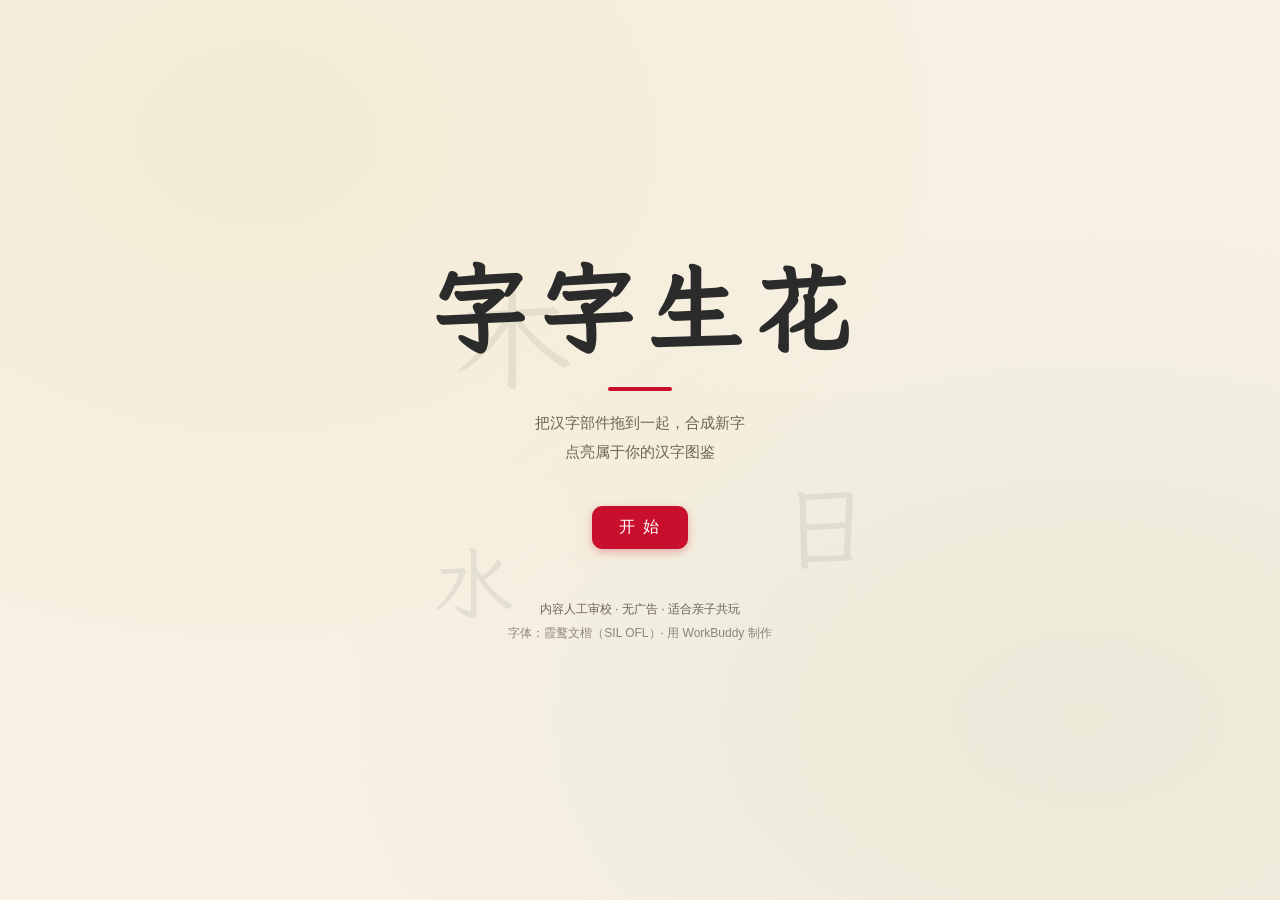
==== index.html @ 54303051 "「目」由部件改为合成字：二 + 口（101 → 102） - 目的选择：日+一是「旦」的现有配方，再挂「目」会变成同件双解；   口当眼眶、二当两道眼珠，构形解释更硬，也给新字「二」第二个用途 - 归" ====
<!DOCTYPE html>
<html lang="zh-CN">
<head>
<meta charset="UTF-8">
<!-- viewport-fit=cover 必须加：否则 iOS 上 env(safe-area-inset-*) 恒为 0，安全区适配失效 -->
<meta name="viewport" content="width=device-width, initial-scale=1.0, maximum-scale=1.0, user-scalable=no, viewport-fit=cover">
<meta name="format-detection" content="telephone=no">
<title>字字生花 · 汉字部件合成小游戏</title>
<meta name="description" content="把汉字部件拖到一起，合成新字，点亮属于你的汉字图鉴。">
<link rel="stylesheet" href="style.css">
</head>
<body>

<!-- ==================== ① 封面 ==================== -->
<div class="screen" id="screen-cover">
  <div class="cover-inner">
    <div class="cover-deco" aria-hidden="true">木</div>
    <div class="cover-deco cover-deco2" aria-hidden="true">日</div>
    <div class="cover-deco cover-deco3" aria-hidden="true">水</div>
    <h1 class="cover-title">字字生花</h1>
    <p class="cover-sub">把汉字部件拖到一起，合成新字<br>点亮属于你的汉字图鉴</p>
    <div class="cover-btns">
      <button class="btn btn-primary" id="btn-start">开 始</button>
      <button class="btn btn-ghost hidden" id="btn-continue">继 续</button>
    </div>
    <p class="cover-foot">内容人工审校 · 无广告 · 适合亲子共玩<br>
      <span class="cover-copy">字体：霞鹜文楷（SIL OFL）· 用 WorkBuddy 制作</span></p>
  </div>
</div>

<!-- ==================== ② 游戏主界面 ==================== -->
<div class="screen hidden" id="screen-game">
  <!-- 顶栏 -->
  <header class="topbar">
    <button class="topbar-back" id="btn-home" title="回到封面">字字生花</button>
    <div class="topbar-progress" id="progress-wrap" title="图鉴进度">
      <span class="progress-label">图鉴 <b id="progress-num">0</b>/<b id="progress-total">102</b></span>
      <div class="progress-bar"><i id="progress-fill"></i></div>
    </div>
    <button class="topbar-chip" id="btn-codex" title="汉字图鉴">📖<b id="codex-badge-num">0</b>/<span id="codex-badge-total">102</span></button>
    <button class="topbar-chip" id="btn-achv" title="成就">🏆<b id="achv-num">0</b>/<span class="achv-total">8</span></button>
    <button class="topbar-chip" id="btn-hint" title="提示">💡</button>
    <button class="topbar-chip" id="btn-settings" title="设置">⚙️</button>
  </header>

  <div class="layout">
    <!-- 库存 -->
    <aside class="inventory" id="inventory">
      <div class="inv-group" data-group="parts">
        <div class="inv-head">▾ 部件</div>
        <div class="inv-items" id="inv-parts"></div>
      </div>
      <!-- 各主线分组由 ui.js 动态生成 -->
    </aside>

    <!-- 分栏调节条：拖动改库存宽度（双击恢复默认） -->
    <div class="rz" id="rz-inv" role="separator" tabindex="0" aria-orientation="vertical"
         aria-label="拖动调节库存区宽度" aria-valuenow="240" title="拖动调节宽度 · 双击恢复默认"></div>

    <!-- 合成画布 -->
    <main class="board-wrap">
      <div class="board" id="board" aria-label="合成画布"></div>
      <div class="board-tools">
        <button class="btn btn-ghost btn-sm" id="btn-tidy">整理画布</button>
        <button class="btn btn-ghost btn-sm" id="btn-clear">清空画布</button>
        <span class="board-tools-tip">拖回左侧库存或右键字块即可收回</span>
      </div>
      <div class="storage-warn hidden" id="storage-warn">本次进度不会保存（浏览器禁用了存储）</div>
    </main>

    <!-- 分栏调节条：拖动改字源卡宽度（双击恢复默认） -->
    <div class="rz" id="rz-card" role="separator" tabindex="0" aria-orientation="vertical"
         aria-label="拖动调节字源卡区宽度" aria-valuenow="320" title="拖动调节宽度 · 双击恢复默认"></div>

    <!-- 字源卡 -->
    <aside class="cardcol" id="cardcol">
      <div class="cardcol-tip">点击字块查看字源卡<br>右键卡片可关闭</div>
    </aside>
  </div>
</div>

<!-- ==================== ③ 图鉴 ==================== -->
<div class="screen hidden" id="screen-codex">
  <header class="topbar">
    <button class="topbar-back" id="btn-codex-back">← 返回</button>
    <div class="topbar-title">汉字图鉴</div>
    <div class="topbar-progress"><span class="progress-label"><b id="codex-num">0</b>/<b id="codex-total">102</b></span></div>
  </header>
  <div class="codex-tabs">
    <button class="codex-tab active" id="tab-wall">格子墙</button>
    <button class="codex-tab" id="tab-tree">字族树</button>
  </div>
  <div class="codex-body" id="codex-body">
    <!-- 由 ui.js 生成：按主线分组的字格墙 -->
  </div>
  <div class="codex-body hidden" id="codex-tree">
    <!-- 由 ui.js 生成：六棵字族树 -->
  </div>
</div>

<!-- ==================== ④ 成就 ==================== -->
<div class="screen hidden" id="screen-achv">
  <header class="topbar">
    <button class="topbar-back" id="btn-achv-back">← 返回</button>
    <div class="topbar-title">成就 · <b id="achv-num2">0</b>/<span class="achv-total">8</span></div>
    <div></div>
  </header>
  <div class="achv-body" id="achv-body"></div>
</div>

<!-- ==================== ⑤ 设置 ==================== -->
<div class="screen hidden" id="screen-settings">
  <header class="topbar">
    <button class="topbar-back" id="btn-settings-back">← 返回</button>
    <div class="topbar-title">设置</div>
    <div></div>
  </header>
  <div class="settings-body">
    <label class="setting-row">
      <span>🔔 音效</span>
      <input type="checkbox" id="set-sound" checked>
    </label>
    <label class="setting-row">
      <span>✏️ 笔顺动画（联网时可用）</span>
      <input type="checkbox" id="set-stroke" checked>
    </label>
    <div class="setting-row">
      <span>🎬 重看新手引导</span>
      <button class="btn btn-ghost btn-sm" id="btn-replay-guide">播放</button>
    </div>
    <div class="setting-row">
      <span>💾 存档码（换设备时用）</span>
      <div class="savecode-btns">
        <button class="btn btn-ghost btn-sm" id="btn-export-save">导出</button>
        <button class="btn btn-ghost btn-sm" id="btn-import-save">导入</button>
      </div>
    </div>
    <div class="setting-row setting-danger">
      <span>↺ 重置全部进度</span>
      <button class="btn btn-danger btn-sm" id="btn-reset">重置</button>
    </div>
    <div class="settings-about-link">
      <button class="btn btn-ghost btn-sm" id="btn-about">关于本游戏</button>
    </div>
  </div>
</div>

<!-- ==================== 关于 ==================== -->
<div class="screen hidden" id="screen-about">
  <header class="topbar">
    <button class="topbar-back" id="btn-about-back">← 返回</button>
    <div class="topbar-title">关于</div>
    <div></div>
  </header>
  <div class="about-body">
    <h2>字字生花</h2>
    <p>一款汉字部件合成小游戏。拖动部件合成新字，每个字都附有经过人工审校的字源解释，适合小学生识字和亲子共玩。</p>
    <h3>内容来源</h3>
    <p>字义解释参考《说文解字》及现代语文教学通行讲法；「趣解」为想象性表述，已在卡片上单独标注。</p>
    <h3>把两个字拖到一起，看看能合成什么。</h3>
    <p class="about-copy">字体：霞鹜文楷（SIL OFL 开源许可）<br>用 WorkBuddy 制作 · 1024 造物挑战 · <span id="about-version">v1.0</span></p>
  </div>
</div>

<!-- ==================== 字源卡（移动端抽屉） ==================== -->
<div class="drawer-mask hidden" id="drawer-mask"></div>
<div class="card-drawer hidden" id="card-drawer">
  <div class="drawer-bar"></div>
  <div class="card-drawer-inner" id="card-drawer-inner"></div>
</div>

<!-- ==================== 选择面板（多结果） ==================== -->
<div class="modal-mask hidden" id="choose-mask">
  <div class="choose-panel" id="choose-panel">
    <div class="choose-title">同样的部件，摆的位置不一样，字也不一样</div>
    <div class="choose-items" id="choose-items"></div>
    <div class="choose-hint" id="choose-hint"></div>
    <div style="text-align:center;margin-top:10px">
      <button class="btn btn-ghost btn-sm" id="btn-choose-cancel">先不合</button>
    </div>
  </div>
</div>

<!-- ==================== 通关庆祝 ==================== -->
<div class="modal-mask hidden" id="ending-mask">
  <div class="ending" id="ending-box">
    <div class="ending-flower" id="ending-flower" aria-hidden="true"></div>
    <h2 class="ending-title" id="ending-title">三生万物</h2>
    <p class="ending-sub" id="ending-sub"></p>
    <div class="ending-stats" id="ending-stats"></div>
    <div class="ending-btns">
      <button class="btn btn-primary" id="btn-ending-scorecard">保存成绩卡</button>
      <button class="btn btn-ghost" id="btn-ending-continue">继续收集</button>
    </div>
  </div>
</div>

<!-- ==================== 成绩卡 ==================== -->
<div class="modal-mask hidden" id="scorecard-mask">
  <div class="scorecard-box">
    <div class="scorecard-title">成绩卡 · 长按图片可保存</div>
    <!-- canvas 只负责绘制，展示交给 img：iOS Safari / 微信内置浏览器长按 canvas 不会弹出存储菜单 -->
    <canvas id="scorecard-canvas" class="hidden"></canvas>
    <img id="scorecard-img" class="hidden" alt="字字生花成绩卡" />
    <div class="ending-btns">
      <button class="btn btn-ghost" id="btn-scorecard-dl">下载图片</button>
      <button class="btn btn-primary" id="btn-scorecard-close">关闭</button>
    </div>
  </div>
</div>

<!-- ==================== 新手引导 ==================== -->
<div class="guide-mask hidden" id="guide-mask">
  <div class="guide-hand" id="guide-hand" aria-hidden="true">👆</div>
  <div class="guide-bubble" id="guide-bubble"></div>
  <button class="btn btn-ghost btn-sm guide-skip" id="guide-skip">跳过引导</button>
</div>

<!-- ==================== Toast ==================== -->
<div class="toast" id="toast"></div>

<!-- JS 按依赖顺序加载 -->
<script src="data.js"></script>
<script src="state.js"></script>
<script src="engine.js"></script>
<script src="fx.js"></script>
<script src="board.js"></script>
<script src="ui.js"></script>
<script src="share.js"></script>
<script src="resizer.js"></script>
<script src="main.js"></script>
</body>
</html>
---- style.css ----
/* ============================================================
 * 字字生花 · style.css
 * 视觉基调：新中式 · 宣纸质感
 * 主色：宣纸米 #F7F1E3 / 墨黑 #2B2B2B / 朱砂红 #C8102E
 * ============================================================ */

/* ============================================================
 * 字体：霞鹜文楷 LXGW WenKai（SIL Open Font License 1.1）
 * 只子集化游戏实际用到的 110 个汉字，约 21KB（原字体 20MB+）。
 * 加载失败时靠 --font-kai 字体栈回退到系统楷体，功能不受影响。
 * 重建：python tools/build_font_subset.py
 * ============================================================ */
@font-face {
  font-family: "LXGW WenKai";
  src: url("fonts/LXGWWenKai-Subset.woff2") format("woff2");
  font-weight: 400;
  font-style: normal;
  font-display: swap;
}

:root {
  --paper: #F7F1E3;
  --paper-deep: #EFE6CF;
  --ink: #2B2B2B;
  --ink-soft: #6b6455;
  --cinnabar: #C8102E;
  --gold: #C9A227;
  --line-caomu: #5B8C5A;
  --line-riyue: #C9A227;
  --line-renwu: #8D6E63;
  --line-shuihuo: #4A7FA5;
  --line-pinwu: #7E57C2;
  --block: 64px;
  /* 三栏分宽度：由 resizer.js 拖动改写 --inv-w / --card-w，画布取 1fr 自适应 */
  --inv-w: 240px;
  --card-w: 320px;
  --rz-w: 6px;
  --radius: 12px;
  --shadow: 0 2px 6px rgba(43, 43, 43, .12);
  --font-kai: "LXGW WenKai", "LXGW WenKai Lite", "Kaiti SC", "STKaiti", KaiTi, "楷体", serif;
  --font-ui: -apple-system, "PingFang SC", "Microsoft YaHei", sans-serif;
}

* { margin: 0; padding: 0; box-sizing: border-box; }

html, body {
  height: 100%;
  overflow: hidden;
  overscroll-behavior: contain;
  font-family: var(--font-ui);
  color: var(--ink);
  background: var(--paper);
  -webkit-tap-highlight-color: transparent;
  -webkit-font-smoothing: antialiased;
}

.hidden { display: none !important; }

button { font-family: inherit; cursor: pointer; }

/* ---------- 通用按钮 ---------- */
.btn {
  border: 1.5px solid var(--ink);
  background: var(--paper);
  color: var(--ink);
  border-radius: 10px;
  padding: 10px 26px;
  font-size: 16px;
  letter-spacing: 2px;
  transition: transform .12s, box-shadow .12s;
}
.btn:active { transform: scale(.96); }
.btn-primary {
  background: var(--cinnabar);
  border-color: var(--cinnabar);
  color: #fff;
  box-shadow: 0 3px 10px rgba(200, 16, 46, .3);
}
.btn-ghost { background: transparent; }
.btn-danger { border-color: var(--cinnabar); color: var(--cinnabar); }
.btn-sm { padding: 6px 14px; font-size: 13px; letter-spacing: 1px; }

/* ============================================================
 * 屏幕（单页状态切换）
 * ============================================================ */
.screen {
  position: fixed;
  inset: 0;
  /* iOS Safari 地址栏收缩时 100vh 会偏大，底部库存条被吃掉 → 用 JS 维护的 --vh 覆盖高度。
   * var(--vh, 1vh) 的回退保证 main.js 未执行时仍是 100vh。 */
  height: calc(var(--vh, 1vh) * 100);
  display: flex;
  flex-direction: column;
  background: var(--paper);
}

/* ============================================================
 * ① 封面
 * ============================================================ */
#screen-cover {
  align-items: center;
  justify-content: center;
  background:
    radial-gradient(ellipse at 20% 15%, rgba(201, 162, 39, .08), transparent 50%),
    radial-gradient(ellipse at 85% 80%, rgba(91, 140, 90, .08), transparent 50%),
    var(--paper);
}
.cover-inner { text-align: center; position: relative; z-index: 2; padding: 24px; }
.cover-deco {
  position: absolute;
  font-family: var(--font-kai);
  color: rgba(43, 43, 43, .08);
  font-size: 120px;
  user-select: none;
  pointer-events: none;
  animation: floaty 7s ease-in-out infinite;
}
.cover-deco  { top: 8%; left: 12%; }
.cover-deco2 { top: 55%; left: 78%; animation-delay: 1.6s; font-size: 96px; }
.cover-deco3 { top: 70%; left: 8%;  animation-delay: 3.2s; font-size: 80px; }
@keyframes floaty {
  0%, 100% { transform: translateY(0) rotate(-3deg); }
  50% { transform: translateY(-14px) rotate(3deg); }
}
.cover-title {
  font-family: var(--font-kai);
  font-size: clamp(56px, 12vw, 96px);
  letter-spacing: 12px;
  margin-bottom: 18px;
  text-indent: 12px; /* 抵消最后一字的 letter-spacing */
}
.cover-title::after {
  content: "";
  display: block;
  width: 64px;
  height: 4px;
  background: var(--cinnabar);
  margin: 18px auto 0;
  border-radius: 2px;
}
.cover-sub {
  color: var(--ink-soft);
  font-size: 15px;
  line-height: 1.9;
  margin-bottom: 40px;
}
.cover-btns { display: flex; gap: 16px; justify-content: center; margin-bottom: 48px; }
.cover-foot { font-size: 12px; color: var(--ink-soft); line-height: 2; }
.cover-copy { opacity: .75; }

/* ============================================================
 * ② 游戏主界面
 * ============================================================ */
.topbar {
  height: 56px;
  flex: none;
  display: flex;
  align-items: center;
  gap: 10px;
  padding: 0 12px;
  background: var(--paper-deep);
  border-bottom: 1px solid rgba(43, 43, 43, .12);
  z-index: 20;
}
.topbar-back {
  border: none;
  background: none;
  font-family: var(--font-kai);
  font-size: 18px;
  font-weight: bold;
  color: var(--ink);
  letter-spacing: 1px;
  padding: 6px 8px 6px 0;
}
.topbar-title { font-size: 16px; letter-spacing: 1px; }
.topbar-progress { display: flex; align-items: center; gap: 8px; margin-left: auto; }
.progress-label { font-size: 12px; color: var(--ink-soft); white-space: nowrap; }
.progress-bar {
  width: 90px;
  height: 8px;
  background: rgba(43, 43, 43, .1);
  border-radius: 4px;
  overflow: hidden;
}
.progress-bar i {
  display: block;
  height: 100%;
  width: 0;
  background: linear-gradient(90deg, var(--gold), var(--cinnabar));
  border-radius: 4px;
  transition: width .5s;
}
.topbar-chip {
  border: 1px solid rgba(43, 43, 43, .25);
  background: var(--paper);
  border-radius: 8px;
  font-size: 15px;
  padding: 5px 10px;
  line-height: 1;
}
.topbar-chip b { font-size: 12px; margin-left: 2px; }
.topbar-chip.pulse { animation: pulse 1.2s ease-in-out 3; }
@keyframes pulse {
  0%, 100% { box-shadow: 0 0 0 0 rgba(201, 162, 39, 0); }
  50% { box-shadow: 0 0 0 8px rgba(201, 162, 39, .25); }
}

/* 三栏布局（两条可拖动的调节条各占一列） */
.layout {
  flex: 1;
  display: grid;
  grid-template-columns: var(--inv-w) var(--rz-w) 1fr var(--rz-w) var(--card-w);
  min-height: 0;
}

/* ---------- 分栏调节条 ---------- */
.rz {
  position: relative;
  cursor: col-resize;
  touch-action: none;
  z-index: 6;
  outline: none;
  background: transparent;
}
/* 分割线本体（原 inventory / cardcol 的边框移到这里，避免双线） */
.rz::before {
  content: "";
  position: absolute;
  top: 0;
  bottom: 0;
  left: 50%;
  width: 1px;
  transform: translateX(-50%);
  background: rgba(43, 43, 43, .12);
  transition: background .15s ease, width .15s ease;
}
/* 中间的小抓手，只在上手时出现 */
.rz::after {
  content: "";
  position: absolute;
  left: 50%;
  top: 50%;
  width: 4px;
  height: 26px;
  transform: translate(-50%, -50%);
  border-radius: 3px;
  background: rgba(43, 43, 43, .22);
  opacity: 0;
  transition: opacity .15s ease, background .15s ease;
}
.rz:hover::before,
.rz:focus-visible::before,
.rz.dragging::before {
  width: 2px;
  background: var(--gold);
}
.rz:hover::after,
.rz:focus-visible::after,
.rz.dragging::after {
  opacity: 1;
  background: var(--gold);
}
.rz:focus-visible { box-shadow: inset 0 0 0 2px rgba(201, 162, 39, .35); }
/* 拖动期间光标全程保持 col-resize（鼠标移出调节条也不会跳回 grab） */
body.rz-dragging,
body.rz-dragging * { cursor: col-resize !important; }
body.rz-dragging { user-select: none; }

/* ---------- 库存 ---------- */
.inventory {
  border-right: none;   /* 分割线由 .rz 提供 */
  overflow-y: auto;
  padding: 10px;
  -webkit-overflow-scrolling: touch;
}
.inv-group { margin-bottom: 14px; }
.inv-head {
  font-size: 13px;
  color: var(--ink-soft);
  letter-spacing: 1px;
  margin-bottom: 8px;
  display: flex;
  align-items: center;
  gap: 4px;
}
.inv-head .dot { width: 8px; height: 8px; border-radius: 50%; flex: none; }
.inv-head.locked { opacity: .5; }
.inv-items { display: flex; flex-wrap: wrap; gap: 8px; }
.inv-more {
  width: var(--block);
  height: var(--block);
  border-radius: var(--radius);
  border: 1.5px dashed rgba(43, 43, 43, .25);
  display: flex;
  align-items: center;
  justify-content: center;
  color: var(--ink-soft);
  font-size: 12px;
  background: rgba(255, 255, 255, .3);
}

/* ---------- 字块 ---------- */
.tile {
  position: absolute;
  width: var(--block);
  height: var(--block);
  border-radius: var(--radius);
  background: #fffdf6;
  border: 1.5px solid rgba(43, 43, 43, .55);
  box-shadow: var(--shadow);
  font-family: var(--font-kai);
  font-size: 40px;
  line-height: calc(var(--block) - 3px);
  text-align: center;
  color: var(--ink);
  user-select: none;
  -webkit-user-select: none;
  -webkit-touch-callout: none;
  touch-action: none;
  cursor: grab;
  z-index: 5;
}
.tile.locked-ui { cursor: default; }
.tile .badge-new {
  position: absolute;
  top: -10px;
  right: -8px;
  background: var(--cinnabar);
  color: #fff;
  font-size: 10px;
  padding: 2px 6px;
  border-radius: 8px 8px 8px 0;
  font-family: var(--font-ui);
  letter-spacing: 1px;
  pointer-events: none;
}
.tile.rare {
  border-color: var(--gold);
  border-width: 2px;
  box-shadow: 0 0 10px rgba(201, 162, 39, .45), var(--shadow);
}
.tile.merged-flash { animation: mergepop .5s; }
@keyframes mergepop {
  0% { transform: scale(1.6); filter: brightness(1.3); }
  100% { transform: scale(1); }
}
.tile.drop-hint {
  transform: scale(1.1);
  box-shadow: 0 0 0 3px var(--gold), 0 0 16px rgba(201, 162, 39, .5);
}
.tile.dragging {
  cursor: grabbing;
  z-index: 50;
  box-shadow: 0 8px 20px rgba(43, 43, 43, .25);
  transform: scale(1.06);
}
.tile.hint-glow { animation: hintglow 1s ease-in-out 3; }
@keyframes hintglow {
  0%, 100% { box-shadow: var(--shadow); }
  50% { box-shadow: 0 0 0 4px rgba(200, 16, 46, .55), var(--shadow); }
}

/* 库存里的字块（静态、非绝对定位） */
.inv-items .tile {
  position: relative;
  display: inline-block;
  font-size: 34px;
  line-height: calc(var(--block) - 3px);
}

/* ---------- 画布 ---------- */
.board-wrap {
  position: relative;
  min-width: 0;
  min-height: 0;
  display: flex;
  flex-direction: column;
}
.board {
  position: relative;
  flex: 1;
  min-height: 0;
  overflow: hidden;
  touch-action: none;
  background-image: url("data:image/svg+xml,%3Csvg xmlns='http://www.w3.org/2000/svg' width='104' height='104' viewBox='0 0 104 104'%3E%3Cpath d='M0 52H104M52 0V104M0 0L104 104M104 0L0 104' stroke='%23e3d8bd' stroke-width='0.75' fill='none' opacity='0.5'/%3E%3C/svg%3E");
}
.board-tools {
  position: absolute;
  bottom: 12px;
  right: 12px;
  display: flex;
  align-items: center;
  gap: 8px;
}
.board-tools-tip {
  font-size: 11px;
  color: var(--ink-soft);
  opacity: .75;
  white-space: nowrap;
}
@media (max-width: 1180px) { .board-tools-tip { display: none; } }

/* 拖到库存上方时的「回收」提示 */
.recycle-tip {
  display: none;
  margin: 0 0 10px;
  padding: 6px 10px;
  font-size: 12px;
  text-align: center;
  color: #fff;
  background: var(--cinnabar);
  border-radius: 8px;
}
.inventory.recycle-hot { background: rgba(200, 16, 46, .05); }
.inventory.recycle-hot .recycle-tip { display: block; }
.board-tools .btn { background: rgba(247, 241, 227, .9); backdrop-filter: blur(2px); }
.board-tools .btn.needs-tidy { animation: pulse 1.2s ease-in-out infinite; border-color: var(--gold); }
.storage-warn {
  position: absolute;
  top: 0;
  left: 0;
  right: 0;
  background: var(--gold);
  color: #fff;
  font-size: 12px;
  text-align: center;
  padding: 4px;
  z-index: 10;
}

/* ---------- 字源卡（桌面右栏） ---------- */
.cardcol {
  border-left: none;   /* 分割线由 .rz 提供 */
  overflow-y: auto;
  padding: 14px;
  -webkit-overflow-scrolling: touch;
}
.cardcol-tip { color: var(--ink-soft); font-size: 13px; text-align: center; margin-top: 30px; }

/* 字源卡本体 */
.char-card {
  position: relative;
  background: #fffdf6;
  border: 1px solid rgba(43, 43, 43, .2);
  border-radius: 14px;
  overflow: hidden;
  box-shadow: var(--shadow);
}
.cc-head {
  display: flex;
  align-items: center;
  gap: 14px;
  padding: 16px 34px 10px 16px;
  border-bottom: 1px dashed rgba(43, 43, 43, .2);
}
.cc-close {
  position: absolute;
  top: 8px;
  right: 8px;
  z-index: 2;
  width: 26px;
  height: 26px;
  line-height: 22px;
  padding: 0;
  border: 1px solid rgba(43, 43, 43, .18);
  border-radius: 50%;
  background: rgba(255, 255, 255, .9);
  color: var(--ink-soft);
  font-size: 17px;
  cursor: pointer;
  transition: background .15s, color .15s;
}
.cc-close:hover { background: var(--cinnabar); color: #fff; border-color: var(--cinnabar); }
.cc-char { font-family: var(--font-kai); font-size: 64px; line-height: 1; }
.cc-meta { font-size: 13px; color: var(--ink-soft); line-height: 1.9; }
.cc-meta .pinyin { font-size: 18px; color: var(--ink); font-family: Georgia, serif; }
.cc-tag {
  display: inline-block;
  font-size: 11px;
  border: 1px solid currentColor;
  border-radius: 6px;
  padding: 0 6px;
  margin-right: 4px;
}
.cc-tag.line-tag { border: none; border-radius: 4px; padding: 1px 7px; color: #fff; }
.cc-tag.rare-tag { color: var(--gold); border-color: var(--gold); }
.cc-recipe { font-size: 15px; color: var(--ink); margin: 4px 0; letter-spacing: 2px; }
.cc-sec { padding: 10px 16px; }
.cc-sec + .cc-sec { border-top: 1px dashed rgba(43, 43, 43, .15); }
.cc-sec-label { font-size: 12px; color: var(--ink-soft); margin-bottom: 4px; letter-spacing: 1px; }
.cc-origin { font-size: 14px; line-height: 1.8; }
.cc-source { font-size: 12px; color: var(--ink-soft); margin-top: 4px; }
.cc-fun { font-size: 14px; line-height: 1.8; color: #7a5c2e; }
.cc-fun::before { content: "🌸 想象"; display: block; font-size: 12px; color: #b08a4f; margin-bottom: 4px; }
.cc-words { font-size: 14px; color: var(--ink); }
.cc-note {
  margin: 10px 16px 14px;
  padding: 8px 10px;
  background: rgba(201, 162, 39, .1);
  border-left: 3px solid var(--gold);
  font-size: 12.5px;
  line-height: 1.7;
  color: var(--ink);
}
.cc-stroke-btn {
  margin: 0 16px 14px;
  width: calc(100% - 32px);
  border: 1.5px solid rgba(43, 43, 43, .3);
  background: none;
  border-radius: 8px;
  padding: 8px;
  font-size: 13px;
  color: var(--ink-soft);
}
.cc-stroke-box { margin: 0 16px 14px; }

/* ============================================================
 * ③ 图鉴
 * ============================================================ */
.codex-body, .achv-body, .settings-body, .about-body {
  flex: 1;
  overflow-y: auto;
  /* 树可能比卡片宽，横向滚动交给 .fam-scroll，别让整页出现横条 */
  overflow-x: hidden;
  padding: 16px;
  -webkit-overflow-scrolling: touch;
}
.codex-line { margin-bottom: 22px; }
.codex-line-head {
  display: flex;
  align-items: center;
  gap: 8px;
  margin-bottom: 10px;
  font-size: 14px;
}
.codex-line-head .dot { width: 10px; height: 10px; border-radius: 50%; }
.codex-line-head b { letter-spacing: 1px; }
.codex-line-head span { color: var(--ink-soft); font-size: 12px; }
.codex-grid { display: flex; flex-wrap: wrap; gap: 10px; }
.codex-cell {
  width: var(--block);
  height: var(--block);
  border-radius: var(--radius);
  display: flex;
  align-items: center;
  justify-content: center;
  font-family: var(--font-kai);
  font-size: 34px;
  background: #fffdf6;
  border: 1.5px solid rgba(43, 43, 43, .5);
  cursor: pointer;
  user-select: none;
  -webkit-touch-callout: none;
  position: relative;
}
.codex-cell.rare { border-color: var(--gold); }
.codex-cell.triple::after {
  content: "⭐";
  position: absolute;
  top: -8px;
  right: -6px;
  font-size: 13px;
}
.codex-cell.locked {
  border-style: dashed;
  border-color: rgba(43, 43, 43, .2);
  background: transparent;
  cursor: default;
  flex-direction: column;
  gap: 2px;
}

/* R2 剪影：问号 + 笔画数。
 * 演进：墨团（否）→ 字轮廓（否，泄答案）→ 终版问号。
 * 颜色比正文浅一档：未解锁态，但清晰可读。 */
.codex-cell.locked {
  border-style: dashed;
  border-color: rgba(43, 43, 43, .2);
  background: transparent;
  cursor: default;
  flex-direction: column;
  gap: 0;
  font-size: 28px;
  color: rgba(43, 43, 43, .38);
  position: relative;
}
.codex-cell.locked .stroke-count {
  display: block;
  font-family: var(--font-ui);
  font-size: 11px;
  line-height: 1.4;
  color: rgba(43, 43, 43, .55);
  user-select: none;
}

/* ============================================================
 * R4 字族树
 * ============================================================ */
.codex-tabs {
  display: flex;
  gap: 8px;
  padding: 8px 16px 0;
  flex: none;
}
.codex-tab {
  border: 1.5px solid rgba(43, 43, 43, .3);
  background: transparent;
  border-radius: 999px;
  padding: 5px 16px;
  font-size: 13px;
  letter-spacing: 1px;
  color: var(--ink-soft);
}
.codex-tab.active {
  background: var(--ink);
  color: var(--paper);
  border-color: var(--ink);
}
/* ---------- 字族树（SVG 树形） ---------- */
.fam-box {
  position: relative;
  max-width: 1180px;
  margin: 0 auto 16px;
  padding: 12px 10px 4px;
  border: 1px solid rgba(43, 43, 43, .1);
  border-radius: 18px;
  background:
    radial-gradient(circle at 50% 0%, rgba(255, 255, 255, .9), rgba(255, 255, 255, 0) 62%),
    linear-gradient(180deg, #FFFDF7 0%, #F9F3E5 100%);
  box-shadow: 0 1px 2px rgba(43, 43, 43, .04), 0 8px 22px rgba(43, 43, 43, .055);
  overflow: hidden;
}
/* 顶部一道族色光带，12 个族靠颜色分开 */
.fam-box::before {
  content: "";
  position: absolute;
  left: 16px;
  right: 16px;
  top: 0;
  height: 3px;
  border-radius: 0 0 3px 3px;
  background: linear-gradient(90deg, transparent, var(--fam-color), transparent);
  opacity: .7;
}
.fam-box.done::before { opacity: .9; }
/* 树冠投下的一点色晕，让卡片不是一张白纸 */
.fam-box::after {
  content: "";
  position: absolute;
  left: 0; right: 0; top: 0; height: 190px;
  background: radial-gradient(ellipse 60% 100% at 50% 0%, var(--fam-color), transparent 72%);
  opacity: .07;
  pointer-events: none;
}
.fam-head {
  display: flex;
  align-items: center;
  gap: 10px;
  padding: 4px 10px 2px;
}
.fam-name {
  font-family: var(--font-kai);
  font-size: 15px;
  letter-spacing: 3px;
  color: var(--ink);
}
.fam-bar {
  margin-left: auto;
  width: 70px;
  height: 4px;
  border-radius: 99px;
  background: rgba(43, 43, 43, .08);
  overflow: hidden;
}
.fam-bar i {
  display: block;
  height: 100%;
  border-radius: 99px;
  background: var(--fam-color);
  transition: width .6s cubic-bezier(.4, 1.1, .4, 1);
}
.fam-count {
  font-size: 12px;
  color: var(--ink-soft);
  font-variant-numeric: tabular-nums;
  min-width: 34px;
  text-align: right;
}
.fam-bloom { font-size: 15px; line-height: 1; }

/* 树可能比卡片宽（木族 17 个直接子字），横向滚动而不是整体缩小 */
.fam-scroll {
  overflow-x: auto;
  overflow-y: hidden;
  padding: 0 4px 4px;
  scrollbar-width: thin;
  scrollbar-color: rgba(43, 43, 43, .18) transparent;
  -webkit-overflow-scrolling: touch;
  overscroll-behavior-x: contain;
}
.fam-scroll::-webkit-scrollbar { height: 4px; }
.fam-scroll::-webkit-scrollbar-thumb {
  background: rgba(43, 43, 43, .16);
  border-radius: 99px;
}
.fam-scroll::-webkit-scrollbar-track { background: transparent; }
.fam-svg {
  display: block;
  margin: 0 auto;
}
/* 两端渐隐：暗示这一族还能左右滑动，同时不切断节点的边缘 */
.fam-scroll {
  -webkit-mask-image: linear-gradient(90deg, transparent 0, #000 14px, #000 calc(100% - 14px), transparent 100%);
  mask-image: linear-gradient(90deg, transparent 0, #000 14px, #000 calc(100% - 14px), transparent 100%);
}
.fam-link {
  fill: none;
  stroke-linecap: round;
  stroke-linejoin: round;
}

/* 节点：圆形果实 */
.fam-node-g { outline: none; }
.fam-node-g .disc {
  fill: #FFFDF6;
  stroke: var(--fam-color);
  stroke-width: 2;
  transition: stroke-width .18s ease;
}
.fam-node-g:hover .disc,
.fam-node-g:focus-visible .disc { stroke-width: 3; }
.fam-node-g:hover { filter: drop-shadow(0 3px 7px rgba(43, 43, 43, .2)); }
.fam-node-g .glyph {
  font-family: var(--font-kai);
  font-size: 30px;
  fill: var(--ink);
  pointer-events: none;
}
.fam-node-g.is-root .disc {
  fill: var(--fam-color);
  stroke: none;
  filter: drop-shadow(0 3px 8px rgba(43, 43, 43, .18));
}
.fam-node-g.is-root .glyph {
  font-size: 36px;
  fill: #FFFDF7;
}
.fam-node-g .ring {
  fill: none;
  stroke: rgba(255, 253, 247, .5);
  stroke-width: 1.1;
  stroke-dasharray: 2 4;
  pointer-events: none;
}
.fam-node-g.part .disc {
  fill: rgba(255, 253, 247, .72);
  stroke-dasharray: 4 3;
  stroke-opacity: .55;
}
.fam-node-g.part .glyph { fill: var(--ink-soft); }

/* 未发现：虚线空圈 + 问号 + 笔画数 */
.fam-node-g.locked { cursor: pointer; }
.fam-node-g.locked .disc {
  fill: rgba(255, 255, 255, .5);
  stroke: rgba(43, 43, 43, .2);
  stroke-width: 1.4;
  stroke-dasharray: 5 4;
}
.fam-node-g.locked:hover .disc { stroke-width: 2.2; }
.fam-node-g.locked .glyph {
  font-family: var(--font-ui);
  font-size: 21px;
  font-weight: 300;
  fill: rgba(43, 43, 43, .3);
}
.fam-node-g .stroke-count {
  font-family: var(--font-ui);
  font-size: 9px;
  letter-spacing: .2px;
  fill: rgba(43, 43, 43, .42);
  pointer-events: none;
}
.fam-knot {
  fill: var(--fam-color);
  opacity: .55;
}
.fam-node-g .bud {
  fill: var(--fam-color);
  opacity: .75;
  pointer-events: none;
}

/* ============================================================
 * ④ 成就
 * ============================================================ */
.achv-item {
  display: flex;
  align-items: center;
  gap: 14px;
  padding: 14px 12px;
  border-bottom: 1px dashed rgba(43, 43, 43, .15);
}
.achv-icon {
  width: 52px;
  height: 52px;
  flex: none;
  border-radius: 50%;
  display: flex;
  align-items: center;
  justify-content: center;
  font-size: 26px;
  background: rgba(43, 43, 43, .06);
  filter: grayscale(1);
  opacity: .5;
}
.achv-item.done .achv-icon {
  background: rgba(201, 162, 39, .18);
  filter: none;
  opacity: 1;
  box-shadow: 0 0 0 2px var(--gold);
}
.achv-info b { font-size: 15px; letter-spacing: 1px; }
.achv-info p { font-size: 12.5px; color: var(--ink-soft); margin-top: 3px; }
.achv-state { margin-left: auto; font-size: 12px; color: var(--ink-soft); flex: none; }
.achv-item.done .achv-state { color: var(--gold); font-weight: bold; }

/* ============================================================
 * ⑤ 设置 / 关于
 * ============================================================ */
.setting-row {
  display: flex;
  align-items: center;
  justify-content: space-between;
  padding: 15px 6px;
  border-bottom: 1px dashed rgba(43, 43, 43, .15);
  font-size: 15px;
}
.setting-row input[type="checkbox"] { width: 20px; height: 20px; accent-color: var(--cinnabar); }
.setting-danger span { color: var(--cinnabar); }
.savecode-btns { display: flex; gap: 8px; }
.settings-about-link { padding: 22px 6px; text-align: center; }

.about-body h2 { font-family: var(--font-kai); font-size: 30px; letter-spacing: 4px; margin-bottom: 12px; }
.about-body h3 { font-size: 15px; margin: 18px 0 8px; color: var(--cinnabar); }
.about-body p { font-size: 14px; line-height: 2; color: var(--ink-soft); }
.about-copy { margin-top: 26px; font-size: 12px; text-align: center; }

/* ============================================================
 * 字源卡抽屉（移动端）
 * ============================================================ */
.drawer-mask {
  position: fixed;
  inset: 0;
  background: rgba(43, 43, 43, .35);
  z-index: 90;
}
.card-drawer {
  position: fixed;
  left: 0;
  right: 0;
  bottom: 0;
  /* dvh 在 iOS 15.4 以下不支持，统一改用 JS 维护的 --vh（与 .screen 一致） */
  max-height: calc(var(--vh, 1vh) * 72);
  overflow-y: auto;
  background: var(--paper);
  border-radius: 18px 18px 0 0;
  z-index: 91;
  /* 底部留出 iPhone home 指示条的高度，否则最后一行内容被压住 */
  padding: 8px 4px calc(20px + env(safe-area-inset-bottom, 0px));
  animation: drawerup .28s ease-out;
}
@keyframes drawerup { from { transform: translateY(60%); } to { transform: translateY(0); } }
.drawer-bar {
  width: 44px;
  height: 4px;
  border-radius: 2px;
  background: rgba(43, 43, 43, .25);
  margin: 4px auto 10px;
}
.card-drawer-inner { padding: 0 12px; }

/* ============================================================
 * 选择面板
 * ============================================================ */
.modal-mask {
  position: fixed;
  inset: 0;
  background: rgba(43, 43, 43, .45);
  z-index: 100;
  display: flex;
  align-items: center;
  justify-content: center;
  padding: 20px;
}
.choose-panel {
  background: var(--paper);
  border-radius: 16px;
  padding: 22px 18px;
  max-width: 420px;
  width: 100%;
  box-shadow: 0 12px 40px rgba(0, 0, 0, .25);
  animation: panelin .25s ease-out;
}
@keyframes panelin { from { transform: scale(.85); opacity: 0; } to { transform: scale(1); opacity: 1; } }
.choose-title { font-size: 14px; text-align: center; margin-bottom: 16px; color: var(--ink-soft); line-height: 1.7; }
.choose-items { display: flex; gap: 14px; justify-content: center; flex-wrap: wrap; }
.choose-item {
  position: relative;
  width: 84px;
  height: 96px;
  border-radius: 14px;
  border: 2px solid rgba(43, 43, 43, .4);
  background: #fffdf6;
  font-family: var(--font-kai);
  font-size: 46px;
  color: var(--ink);
  display: flex;
  flex-direction: column;
  align-items: center;
  justify-content: center;
  gap: 2px;
}
.choose-item .ch-label { font-family: var(--font-ui); font-size: 11px; color: var(--ink-soft); letter-spacing: 1px; }
.choose-item.got { border-color: rgba(43, 43, 43, .18); color: rgba(43, 43, 43, .3); }
.choose-item.got::after {
  content: "✓ 已收录";
  position: absolute;
  top: -9px;
  right: -6px;
  background: var(--gold);
  color: #fff;
  font-size: 10px;
  padding: 1px 6px;
  border-radius: 7px 7px 7px 0;
  font-family: var(--font-ui);
}
.choose-item:not(.got):active { transform: scale(.94); }
.choose-hint { text-align: center; font-size: 12px; color: var(--ink-soft); margin-top: 14px; min-height: 16px; }

/* ============================================================
 * 通关庆祝
 * ============================================================ */
.ending {
  background: var(--paper);
  border-radius: 18px;
  padding: 30px 26px;
  max-width: 440px;
  width: 100%;
  text-align: center;
  box-shadow: 0 12px 40px rgba(0, 0, 0, .3);
  animation: panelin .35s ease-out;
  max-height: 86dvh;
  overflow-y: auto;
}
.ending-flower {
  font-family: var(--font-kai);
  font-size: 52px;
  letter-spacing: 6px;
  margin-bottom: 8px;
  color: var(--cinnabar);
}
.ending-flower.compose { animation: flowerin 1.2s ease-out; }
@keyframes flowerin {
  from { transform: scale(2.2) rotate(30deg); opacity: 0; filter: blur(6px); }
  to { transform: scale(1) rotate(0); opacity: 1; filter: blur(0); }
}
.ending-title { font-family: var(--font-kai); font-size: 32px; letter-spacing: 6px; margin-bottom: 8px; }
.ending-sub { font-size: 13.5px; color: var(--ink-soft); line-height: 1.9; margin-bottom: 16px; }
.ending-stats {
  display: flex;
  justify-content: center;
  gap: 20px;
  margin-bottom: 20px;
  flex-wrap: wrap;
}
.ending-stat b { display: block; font-size: 22px; font-family: Georgia, serif; }
.ending-stat span { font-size: 11.5px; color: var(--ink-soft); }
.ending-btns { display: flex; gap: 12px; justify-content: center; flex-wrap: wrap; }

/* ============================================================
 * 成绩卡
 * ============================================================ */
.scorecard-box {
  background: var(--paper);
  border-radius: 16px;
  padding: 18px;
  max-width: 420px;
  width: 100%;
  text-align: center;
  box-shadow: 0 12px 40px rgba(0, 0, 0, .3);
}
.scorecard-title { font-size: 13px; color: var(--ink-soft); margin-bottom: 12px; }
#scorecard-canvas { width: 100%; border-radius: 10px; box-shadow: var(--shadow); }
#scorecard-img { width: 100%; border-radius: 10px; box-shadow: var(--shadow); display: block; }
.scorecard-box .ending-btns { margin-top: 14px; }

/* ============================================================
 * 新手引导
 * ============================================================ */
.guide-mask {
  position: fixed;
  inset: 0;
  z-index: 120;
  background: rgba(43, 43, 43, .25);
  pointer-events: none;
}
.guide-hand {
  position: absolute;
  font-size: 40px;
  left: 30%;
  top: 38%;
  animation: handdrag 2.4s ease-in-out infinite;
  filter: drop-shadow(0 4px 8px rgba(0, 0, 0, .3));
}
@keyframes handdrag {
  0%, 100% { transform: translate(0, 0); }
  45% { transform: translate(56px, 40px); }
  60% { transform: translate(56px, 40px) scale(.9); }
}
.guide-bubble {
  position: absolute;
  left: 50%;
  bottom: 12%;
  transform: translateX(-50%);
  background: #fffdf6;
  border: 1.5px solid rgba(43, 43, 43, .5);
  border-radius: 12px;
  padding: 12px 18px;
  font-size: 14px;
  max-width: 82vw;
  text-align: center;
  line-height: 1.8;
  box-shadow: var(--shadow);
  pointer-events: auto;
}
.guide-next { margin-top: 10px; }
.guide-skip {
  position: absolute;
  top: max(16px, env(safe-area-inset-top));
  right: 16px;
  pointer-events: auto;
  background: rgba(247, 241, 227, .92);
}

/* ============================================================
 * Toast
 * ============================================================ */
.toast {
  position: fixed;
  left: 50%;
  bottom: 88px;
  transform: translateX(-50%) translateY(20px);
  background: rgba(43, 43, 43, .92);
  color: var(--paper);
  border-radius: 24px;
  padding: 10px 22px;
  font-size: 14px;
  letter-spacing: 1px;
  opacity: 0;
  pointer-events: none;
  transition: opacity .25s, transform .25s;
  z-index: 130;
  max-width: 86vw;
  text-align: center;
}
.toast.show { opacity: 1; transform: translateX(-50%) translateY(0); }
.toast.achv-toast { background: var(--gold); color: #fff; font-weight: bold; }

/* 合成飘字 */
.float-word {
  position: absolute;
  font-family: var(--font-kai);
  font-size: 16px;
  color: var(--cinnabar);
  background: #fffdf6;
  border: 1px solid rgba(200, 16, 46, .4);
  border-radius: 14px;
  padding: 3px 12px;
  pointer-events: none;
  z-index: 60;
  animation: floatword 1.1s ease-out forwards;
  letter-spacing: 2px;
}
@keyframes floatword {
  0% { transform: translate(-50%, 0) scale(.7); opacity: 0; }
  25% { transform: translate(-50%, -14px) scale(1.05); opacity: 1; }
  100% { transform: translate(-50%, -56px) scale(1); opacity: 0; }
}

/* ============================================================
 * 移动端（<768px）
 * ============================================================ */
@media (max-width: 768px) {
  :root { --block: 56px; }
  .tile { font-size: 34px; }
  .layout { display: flex; flex-direction: column; }
  /* 竖屏是上下布局，没有左右分栏可拖 */
  .rz { display: none; }
  .inventory {
    order: 2;
    flex: none;
    /* 加上 iPhone 底部安全区，否则最下一排字块被 home 指示条压住 */
    height: calc(152px + env(safe-area-inset-bottom, 0px));
    border-right: none;
    border-top: 1px solid rgba(43, 43, 43, .12);
    display: flex;
    gap: 10px;
    padding: 8px 10px calc(8px + env(safe-area-inset-bottom, 0px));
    overflow-x: auto;
    overflow-y: hidden;
  }
  .inv-group {
    flex: none;
    width: max-content;
    margin-bottom: 0;
  }
  .inv-items { flex-wrap: nowrap; }
  .inv-items .tile { font-size: 30px; }
  .board-wrap { order: 1; flex: 1; min-height: 0; }
  .cardcol { display: none; }
  .topbar-progress .progress-bar { width: 52px; }
  .progress-label { font-size: 11px; }
  .cover-title { letter-spacing: 8px; text-indent: 8px; }
  .ending { padding: 24px 16px; }
}

/* 超小屏 */
@media (max-width: 360px) {
  :root { --block: 52px; }
  .tile { font-size: 30px; }
}

/* 横屏手机：恢复左右布局 */
@media (max-width: 1024px) and (orientation: landscape) and (max-height: 500px) {
  .layout { display: grid; grid-template-columns: 200px 1fr; }
  .rz { display: none; }
  .cardcol { display: none; }
  .inventory {
    height: auto;
    border-top: none;
    border-right: 1px solid rgba(43, 43, 43, .12);
    padding-bottom: calc(10px + env(safe-area-inset-bottom, 0px));
  }
}

/* 无障碍：减少动效 */
@media (prefers-reduced-motion: reduce) {
  *, *::before, *::after {
    animation-duration: .01s !important;
    animation-iteration-count: 1 !important;
    transition-duration: .01s !important;
  }
}

/* 顶栏在窄屏收紧：字库涨到三位数（0/101）后，「设置」按钮被挤出视口 7px */
@media (max-width: 430px) {
  .topbar { gap: 6px; padding: 0 10px; }
  .topbar-chip { padding: 5px 8px; }
  .topbar-chip b { margin-left: 1px; }
}
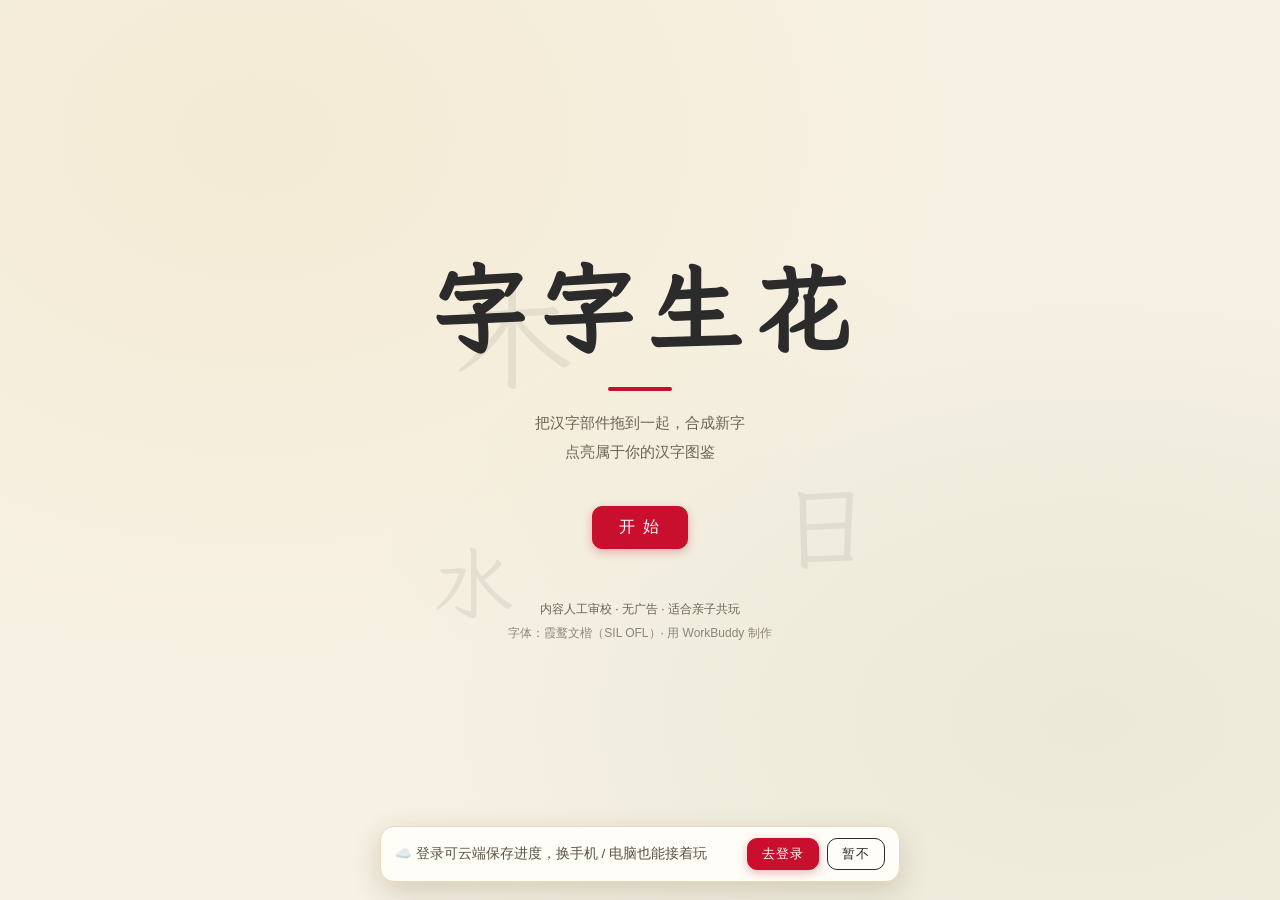
==== commit 3828d2c1: "引导式登录：未登录时弹云端引导条（非强制、可关闭） - index.html：新增 #cloud-hint-banner 引导条（去登录 / 暂不） - ui.js：maybeShowCloudHin" ====
--- a/index.html
+++ b/index.html
@@ -34,24 +34,18 @@
   <header class="topbar">
     <button class="topbar-back" id="btn-home" title="回到封面">字字生花</button>
     <div class="topbar-progress" id="progress-wrap" title="图鉴进度">
-      <span class="progress-label">图鉴 <b id="progress-num">0</b>/<b id="progress-total">102</b></span>
+      <span class="progress-label">图鉴 <b id="progress-num">0</b>/<b id="progress-total">166</b></span>
       <div class="progress-bar"><i id="progress-fill"></i></div>
     </div>
-    <button class="topbar-chip" id="btn-codex" title="汉字图鉴">📖<b id="codex-badge-num">0</b>/<span id="codex-badge-total">102</span></button>
+    <button class="topbar-chip" id="btn-codex" title="汉字图鉴">📖<b id="codex-badge-num">0</b>/<span id="codex-badge-total">166</span></button>
     <button class="topbar-chip" id="btn-achv" title="成就">🏆<b id="achv-num">0</b>/<span class="achv-total">8</span></button>
     <button class="topbar-chip" id="btn-hint" title="提示">💡</button>
     <button class="topbar-chip" id="btn-settings" title="设置">⚙️</button>
   </header>
 
   <div class="layout">
-    <!-- 库存 -->
-    <aside class="inventory" id="inventory">
-      <div class="inv-group" data-group="parts">
-        <div class="inv-head">▾ 部件</div>
-        <div class="inv-items" id="inv-parts"></div>
-      </div>
-      <!-- 各主线分组由 ui.js 动态生成 -->
-    </aside>
+    <!-- 库存（只放已合成的字，部件移到画布上方） -->
+    <aside class="inventory" id="inventory"></aside>
 
     <!-- 分栏调节条：拖动改库存宽度（双击恢复默认） -->
     <div class="rz" id="rz-inv" role="separator" tabindex="0" aria-orientation="vertical"
@@ -59,6 +53,11 @@
 
     <!-- 合成画布 -->
     <main class="board-wrap">
+      <!-- 部件条：从左侧库存挪到画布上方，左侧腾出空间给合成字 -->
+      <div class="partbar" id="partbar">
+        <span class="partbar-label">部件</span>
+        <div class="partbar-items" id="inv-parts"></div>
+      </div>
       <div class="board" id="board" aria-label="合成画布"></div>
       <div class="board-tools">
         <button class="btn btn-ghost btn-sm" id="btn-tidy">整理画布</button>
@@ -84,7 +83,7 @@
   <header class="topbar">
     <button class="topbar-back" id="btn-codex-back">← 返回</button>
     <div class="topbar-title">汉字图鉴</div>
-    <div class="topbar-progress"><span class="progress-label"><b id="codex-num">0</b>/<b id="codex-total">102</b></span></div>
+    <div class="topbar-progress"><span class="progress-label"><b id="codex-num">0</b>/<b id="codex-total">166</b></span></div>
   </header>
   <div class="codex-tabs">
     <button class="codex-tab active" id="tab-wall">格子墙</button>
@@ -135,6 +134,11 @@
         <button class="btn btn-ghost btn-sm" id="btn-import-save">导入</button>
       </div>
     </div>
+    <div class="setting-row setting-cloud" id="cloud-row">
+      <span>☁️ 云端存档（多设备同步）</span>
+      <button class="btn btn-ghost btn-sm" id="btn-cloud">登录 / 同步</button>
+    </div>
+    <div class="cloud-status" id="cloud-status"></div>
     <div class="setting-row setting-danger">
       <span>↺ 重置全部进度</span>
       <button class="btn btn-danger btn-sm" id="btn-reset">重置</button>
@@ -216,6 +220,35 @@
   <button class="btn btn-ghost btn-sm guide-skip" id="guide-skip">跳过引导</button>
 </div>
 
+<!-- ==================== 登录弹窗（手机号验证码） ==================== -->
+<div class="modal-mask hidden" id="login-mask">
+  <div class="login-panel">
+    <div class="login-title">登录后跨设备同步进度</div>
+    <div class="login-sub">手机号验证码登录（不填密码）</div>
+    <input id="login-phone" class="login-input" type="tel" inputmode="numeric"
+           maxlength="11" placeholder="请输入 11 位手机号" autocomplete="off">
+    <div class="login-code-row">
+      <input id="login-code" class="login-input login-code-input" type="text" inputmode="numeric"
+             maxlength="6" placeholder="6 位验证码" autocomplete="off">
+      <button class="btn btn-ghost btn-sm" id="btn-send-code">获取验证码</button>
+    </div>
+    <div class="login-error" id="login-error"></div>
+    <div class="login-btns">
+      <button class="btn btn-ghost btn-sm" id="btn-login-cancel">取消</button>
+      <button class="btn btn-primary btn-sm" id="btn-login-ok">登录</button>
+    </div>
+  </div>
+</div>
+
+<!-- ==================== 云端引导条（引导式登录，非强制） ==================== -->
+<div id="cloud-hint-banner" class="cloud-hint-banner hidden">
+  <div class="chb-text">☁️ 登录可云端保存进度，换手机 / 电脑也能接着玩</div>
+  <div class="chb-actions">
+    <button class="btn btn-primary btn-sm" id="chb-login">去登录</button>
+    <button class="btn btn-ghost btn-sm" id="chb-later">暂不</button>
+  </div>
+</div>
+
 <!-- ==================== Toast ==================== -->
 <div class="toast" id="toast"></div>
 
@@ -225,6 +258,7 @@
 <script src="engine.js"></script>
 <script src="fx.js"></script>
 <script src="board.js"></script>
+<script src="cloud.js"></script>
 <script src="ui.js"></script>
 <script src="share.js"></script>
 <script src="resizer.js"></script>
--- a/style.css
+++ b/style.css
@@ -266,6 +266,65 @@
 body.rz-dragging * { cursor: col-resize !important; }
 body.rz-dragging { user-select: none; }
 
+/* ---------- 部件条（画布上方） ----------
+ * 2026-10-29：从左侧库存挪到画布上沿。左侧只留已合成的字，一屏能多显示
+ * 两个主线分组；部件贴着画布顶边，拖进画布的距离也短了。 */
+.partbar {
+  flex: none;
+  display: flex;
+  align-items: center;
+  gap: 10px;
+  padding: 4px 12px;
+  border-bottom: 1px solid rgba(43, 43, 43, .1);
+  background: linear-gradient(180deg, rgba(239, 230, 207, .6), rgba(239, 230, 207, .18));
+}
+.partbar-label {
+  flex: none;
+  font-size: 11px;
+  letter-spacing: 2px;
+  color: var(--ink-soft);
+  padding: 3px 7px;
+  border: 1px solid rgba(43, 43, 43, .14);
+  border-radius: 6px;
+  background: rgba(255, 253, 246, .75);
+}
+.partbar-items {
+  flex: 1;
+  min-width: 0;
+  display: flex;
+  gap: 8px;
+  overflow-x: auto;
+  overflow-y: hidden;
+  padding: 1px 0 3px;
+  -webkit-overflow-scrolling: touch;
+}
+/* 右端渐隐：提示这排还能往右滑（左端不遮，部件少时不至于虚化） */
+.partbar-items {
+  -webkit-mask-image: linear-gradient(90deg, #000 0, #000 calc(100% - 16px), transparent 100%);
+  mask-image: linear-gradient(90deg, #000 0, #000 calc(100% - 16px), transparent 100%);
+}
+.partbar-items::-webkit-scrollbar { height: 4px; }
+.partbar-items::-webkit-scrollbar-thumb {
+  background: transparent;
+  border-radius: 99px;
+  transition: background .18s ease;
+}
+/* 滚动条平时隐形，鼠标进到部件条才显出来，免得画布顶上多一条灰杠 */
+.partbar:hover .partbar-items::-webkit-scrollbar-thumb {
+  background: rgba(43, 43, 43, .18);
+}
+.partbar-items::-webkit-scrollbar-track { background: transparent; }
+.partbar .tile {
+  position: relative;          /* 覆盖 .tile 的 absolute */
+  flex: none;
+  width: 46px;
+  height: 46px;
+  font-size: 27px;
+  line-height: 43px;
+  box-shadow: 0 1px 2px rgba(43, 43, 43, .1);
+}
+.partbar .tile:hover { border-color: rgba(43, 43, 43, .8); }
+
 /* ---------- 库存 ---------- */
 .inventory {
   border-right: none;   /* 分割线由 .rz 提供 */
@@ -273,6 +332,14 @@
   padding: 10px;
   -webkit-overflow-scrolling: touch;
 }
+/* 细滚动条：默认 15~17px，够吃掉小半个字块。
+ * 注意不要同时写标准属性 scrollbar-width，它优先级更高，会把下面的宽度顶掉。 */
+.inventory::-webkit-scrollbar { width: 6px; }
+.inventory::-webkit-scrollbar-thumb {
+  background: rgba(43, 43, 43, .16);
+  border-radius: 99px;
+}
+.inventory::-webkit-scrollbar-track { background: transparent; }
 .inv-group { margin-bottom: 14px; }
 .inv-head {
   font-size: 13px;
@@ -344,6 +411,14 @@
   0% { transform: scale(1.6); filter: brightness(1.3); }
   100% { transform: scale(1); }
 }
+/* 合成时原料的收场：缩一下、淡出，新字在同一位置长出来（原料不再留在画布上） */
+.tile.merging-out {
+  transform: scale(.42) rotate(-6deg);
+  opacity: 0;
+  pointer-events: none;
+  z-index: 3;
+}
+
 .tile.drop-hint {
   transform: scale(1.1);
   box-shadow: 0 0 0 3px var(--gold), 0 0 16px rgba(201, 162, 39, .5);
@@ -513,6 +588,16 @@
   color: var(--ink-soft);
 }
 .cc-stroke-box { margin: 0 16px 14px; }
+/* 数据源没有笔顺的字：位置和按钮一样，但明确说「没有」，不是假装能点 */
+.cc-stroke-none {
+  margin: 0 16px 14px;
+  padding: 8px;
+  border: 1.5px dashed rgba(43, 43, 43, .18);
+  border-radius: 8px;
+  font-size: 12.5px;
+  color: rgba(43, 43, 43, .45);
+  text-align: center;
+}
 
 /* ============================================================
  * ③ 图鉴
@@ -687,6 +772,73 @@
   text-align: right;
 }
 .fam-bloom { font-size: 15px; line-height: 1; }
+
+/* 小族徽章：一之族（一→二→三）、正之族（正→怔）这种只有一条短链的族，
+ * 单独撑一张宽卡片右边全是空白，改成并排的胶囊。 */
+.fam-box.fam-mini { padding-bottom: 12px; }
+.fam-mini-tip {
+  margin-left: auto;
+  font-size: 11.5px;
+  color: rgba(43, 43, 43, .42);
+  letter-spacing: .5px;
+}
+.fam-mini-row {
+  display: flex;
+  flex-wrap: wrap;
+  gap: 10px;
+  padding: 4px 10px 0;
+}
+.mini-fam {
+  display: inline-flex;
+  align-items: center;
+  gap: 9px;
+  padding: 6px 12px 6px 11px;
+  border: 1px solid rgba(43, 43, 43, .1);
+  border-radius: 999px;
+  background: #fffdf6;
+  box-shadow: 0 1px 2px rgba(43, 43, 43, .04);
+}
+.mini-fam-name {
+  font-family: var(--font-kai);
+  font-size: 13px;
+  letter-spacing: 2px;
+  color: var(--ink-soft);
+}
+.mini-chain { display: inline-flex; align-items: center; gap: 4px; }
+.mini-sep { font-size: 11px; color: rgba(43, 43, 43, .24); line-height: 1; }
+.mini-node {
+  width: 24px;
+  height: 24px;
+  border-radius: 50%;
+  display: inline-flex;
+  align-items: center;
+  justify-content: center;
+  font-family: var(--font-kai);
+  font-size: 14px;
+  line-height: 1;
+  color: var(--ink);
+  background: #fffdf6;
+  border: 1.5px solid var(--fam-color);
+  cursor: pointer;
+  user-select: none;
+}
+.mini-node.locked {
+  border-style: dashed;
+  border-color: rgba(43, 43, 43, .2);
+  color: rgba(43, 43, 43, .32);
+  cursor: default;
+}
+/* 根是部件（一、正本身不进图鉴）：不描族色，也不可点 */
+.mini-node.is-part {
+  border-color: rgba(43, 43, 43, .32);
+  cursor: default;
+  background: rgba(43, 43, 43, .04);
+}
+.mini-count {
+  font-size: 11px;
+  color: var(--ink-soft);
+  font-variant-numeric: tabular-nums;
+}
 
 /* 树可能比卡片宽（木族 17 个直接子字），横向滚动而不是整体缩小 */
 .fam-scroll {
@@ -904,25 +1056,122 @@
 }
 @keyframes panelin { from { transform: scale(.85); opacity: 0; } to { transform: scale(1); opacity: 1; } }
 .choose-title { font-size: 14px; text-align: center; margin-bottom: 16px; color: var(--ink-soft); line-height: 1.7; }
-.choose-items { display: flex; gap: 14px; justify-content: center; flex-wrap: wrap; }
+.choose-items { display: flex; gap: 10px; justify-content: center; flex-wrap: wrap; }
 .choose-item {
   position: relative;
   width: 84px;
-  height: 96px;
+  height: 108px;
+  padding: 8px 4px 6px;
   border-radius: 14px;
   border: 2px solid rgba(43, 43, 43, .4);
   background: #fffdf6;
+  color: var(--ink);
+  font-size: 0;              /* 内容字号交给 .ch-fig 自己定，别继承 */
+  display: flex;
+  flex-direction: column;
+  align-items: center;
+  justify-content: flex-start;
+  gap: 4px;
+  transition: border-color .16s ease, transform .16s ease;
+}
+.choose-item:not(.got):hover {
+  border-color: rgba(43, 43, 43, .85);
+  transform: translateY(-2px);
+}
+/* 摆法示意图（2026-10-29）：只画部件怎么摆，不画结果字。
+ * 原来的面板直接把困/呆/杏/束 摆出来让人挑，等于报答案。 */
+.ch-fig {
+  position: relative;
+  width: 72px;
+  height: 58px;
+  flex: none;
+  display: flex;
+  align-items: center;
+  justify-content: center;
+  font-size: 0;
+}
+.ch-fig i, .ch-fig b {
+  font-style: normal;
+  font-weight: 400;
   font-family: var(--font-kai);
-  font-size: 46px;
+  line-height: 1;
   color: var(--ink);
-  display: flex;
-  flex-direction: column;
-  align-items: center;
-  justify-content: center;
-  gap: 2px;
-}
-.choose-item .ch-label { font-family: var(--font-ui); font-size: 11px; color: var(--ink-soft); letter-spacing: 1px; }
-.choose-item.got { border-color: rgba(43, 43, 43, .18); color: rgba(43, 43, 43, .3); }
+}
+.ch-fig i { font-size: 23px; }
+.ch-fig.v { flex-direction: column; gap: 0; }
+.ch-fig.v.gap { gap: 8px; }
+.ch-fig.h { flex-direction: row; gap: 2px; }
+/* 包围 / 贯穿：外框用几何方框表示，内层部件缩在中间。
+ * 不写「口」字——一写就等于把「困」「束」拼出来了。 */
+.ch-fig.around s, .ch-fig.pierce s {
+  display: block;
+  position: absolute;
+  left: 50%;
+  top: 50%;
+  transform: translate(-50%, -50%);
+  width: 46px;
+  height: 42px;
+  border: 2px solid rgba(43, 43, 43, .45);
+  border-radius: 4px;
+  z-index: 0;
+}
+.ch-fig.around i, .ch-fig.pierce i {
+  position: absolute; left: 50%; top: 50%;
+  transform: translate(-50%, -50%);
+  font-size: 24px;
+  z-index: 2;
+}
+/* 贯穿：一条竖线穿过方框，上下都探出去 */
+.ch-fig.pierce::before {
+  content: "";
+  position: absolute;
+  left: 50%;
+  top: 3px;
+  bottom: 3px;
+  width: 1.5px;
+  transform: translateX(-50%);
+  background: rgba(43, 43, 43, .5);
+  border-radius: 1px;
+  z-index: 1;
+}
+.ch-fig.cross b {
+  position: absolute;
+  left: 50%;
+  top: 50%;
+  transform: translate(-50%, -50%);
+  color: rgba(43, 43, 43, .32);
+}
+/* 竖笔出头：田字打底，一条竖线从中间伸出去 */
+.ch-fig.cross b { font-size: 46px; }
+.ch-fig.cross::before {
+  content: "";
+  position: absolute;
+  left: 50%;
+  width: 2px;
+  transform: translateX(-50%);
+  background: var(--ink);
+  border-radius: 1px;
+}
+.ch-fig.cross.down::before { top: 50%; bottom: 3px; }
+.ch-fig.cross.up::before { top: 3px; bottom: 50%; }
+.ch-fig.cross.both::before { top: 3px; bottom: 3px; }
+
+.choose-item .ch-label {
+  font-family: var(--font-ui);
+  font-size: 10px;
+  line-height: 1.35;
+  color: var(--ink-soft);
+  letter-spacing: 0;
+  text-align: center;
+  max-width: 76px;
+  word-break: keep-all;   /* 中文别在词中间断开 */
+}
+.choose-item.got { border-color: rgba(43, 43, 43, .18); }
+/* 已收录的整张卡淡化，但摆法仍看得清 */
+.choose-item.got .ch-fig i,
+.choose-item.got .ch-fig b { color: rgba(43, 43, 43, .24); }
+.choose-item.got .ch-fig s { border-color: rgba(43, 43, 43, .16); }
+.choose-item.got .ch-fig.cross::before { background: rgba(43, 43, 43, .24); }
 .choose-item.got::after {
   content: "✓ 已收录";
   position: absolute;
@@ -1118,6 +1367,10 @@
   .inv-items { flex-wrap: nowrap; }
   .inv-items .tile { font-size: 30px; }
   .board-wrap { order: 1; flex: 1; min-height: 0; }
+  .partbar { padding: 3px 8px; gap: 8px; }
+  /* 手机库存条是横向滚动，默认滚动条有 15px 高，吃掉一整排字块 */
+  .inventory::-webkit-scrollbar { width: auto; height: 4px; }
+  .partbar .tile { width: 44px; height: 44px; font-size: 26px; line-height: 41px; }
   .cardcol { display: none; }
   .topbar-progress .progress-bar { width: 52px; }
   .progress-label { font-size: 11px; }
@@ -1153,9 +1406,86 @@
   }
 }
 
-/* 顶栏在窄屏收紧：字库涨到三位数（0/101）后，「设置」按钮被挤出视口 7px */
+/* 多解面板在窄屏：4 张摆法卡必须挤在一行，否则 3+1 排布很难看 */
+@media (max-width: 430px) {
+  .choose-panel { padding: 18px 12px; }
+  .choose-items { gap: 8px; }
+  .choose-item { width: 72px; height: 100px; padding: 6px 3px 5px; gap: 3px; }
+  .ch-fig { width: 64px; height: 54px; }
+  .ch-fig i { font-size: 21px; }
+  .ch-fig.v.gap { gap: 6px; }
+  .ch-fig.around s, .ch-fig.pierce s { width: 40px; height: 36px; }
+  .ch-fig.around i, .ch-fig.pierce i { font-size: 21px; }
+  .ch-fig.cross b { font-size: 40px; }
+  .choose-item .ch-label { font-size: 9px; max-width: 66px; }
+}
+
+/* 顶栏在窄屏收紧：字库涨到三位数（0/102）后，「设置」按钮被挤出视口 7px；
+ * 另外「字字生花」四个字原本会被 flex 压成竖排，这里一起锁住。 */
 @media (max-width: 430px) {
   .topbar { gap: 6px; padding: 0 10px; }
+  .topbar-back {
+    flex: none;
+    white-space: nowrap;
+    font-size: 13px;
+    letter-spacing: 0;
+    padding: 0 6px;
+  }
+  /* 右上角 📖 徽章已经有同样的数字，这里省掉重复文字换空间 */
+  .topbar-progress .progress-label { display: none; }
+  .topbar-progress .progress-bar { width: 34px; }
   .topbar-chip { padding: 5px 8px; }
   .topbar-chip b { margin-left: 1px; }
 }
+
+/* ================= 云端存档 ================= */
+.setting-cloud { align-items: center; }
+.cloud-status { padding: 0 14px 10px; font-size: 13px; }
+.cloud-hint { color: #8a8374; line-height: 1.5; }
+.cloud-user { font-weight: 600; color: #3a352b; margin-bottom: 2px; }
+.cloud-actions { margin-top: 8px; display: flex; flex-wrap: wrap; gap: 8px; }
+.btn-xs { padding: 5px 10px; font-size: 12px; }
+
+/* 登录弹窗 */
+.login-panel {
+  width: 320px; max-width: 88vw;
+  background: #fffdf7; border-radius: 16px; padding: 22px 20px;
+  box-shadow: 0 12px 40px rgba(60, 50, 30, 0.22);
+}
+.login-title { font-size: 17px; font-weight: 700; color: #3a352b; }
+.login-sub { font-size: 12px; color: #8a8374; margin: 4px 0 14px; }
+.login-input {
+  width: 100%; box-sizing: border-box;
+  border: 1.5px solid #e3dccb; border-radius: 10px;
+  padding: 11px 12px; font-size: 15px; color: #2B2B2B;
+  background: #fff; outline: none;
+}
+.login-input:focus { border-color: #C8772E; }
+.login-code-row { display: flex; gap: 8px; margin-top: 10px; align-items: stretch; }
+.login-code-input { flex: 1; }
+.login-code-row .btn { white-space: nowrap; }
+.login-error { min-height: 18px; margin-top: 10px; font-size: 12px; color: #c0392b; }
+.login-btns { display: flex; gap: 10px; margin-top: 6px; justify-content: flex-end; }
+
+/* 云端引导条（引导式登录，非强制、可关闭） */
+.cloud-hint-banner {
+  position: fixed; left: 50%; bottom: 18px; transform: translateX(-50%);
+  z-index: 60; max-width: 94vw; width: min(520px, 94vw);
+  display: flex; align-items: center; gap: 12px;
+  background: #fffdf7; border: 1.5px solid #ecd9b8;
+  border-radius: 14px; padding: 11px 14px;
+  box-shadow: 0 10px 30px rgba(60, 50, 30, 0.18);
+  box-sizing: border-box;
+}
+.cloud-hint-banner.hidden { display: none; }
+.cloud-hint-banner .chb-text {
+  flex: 1; font-size: 13.5px; color: #5a5243; line-height: 1.4;
+}
+.cloud-hint-banner .chb-actions { display: flex; gap: 8px; flex-shrink: 0; }
+
+/* 移动端：引导条贴底、按钮换行不拥挤 */
+@media (max-width: 560px) {
+  .cloud-hint-banner { bottom: 12px; flex-direction: column; align-items: stretch; gap: 8px; }
+  .cloud-hint-banner .chb-text { text-align: center; }
+  .cloud-hint-banner .chb-actions { justify-content: center; }
+}
